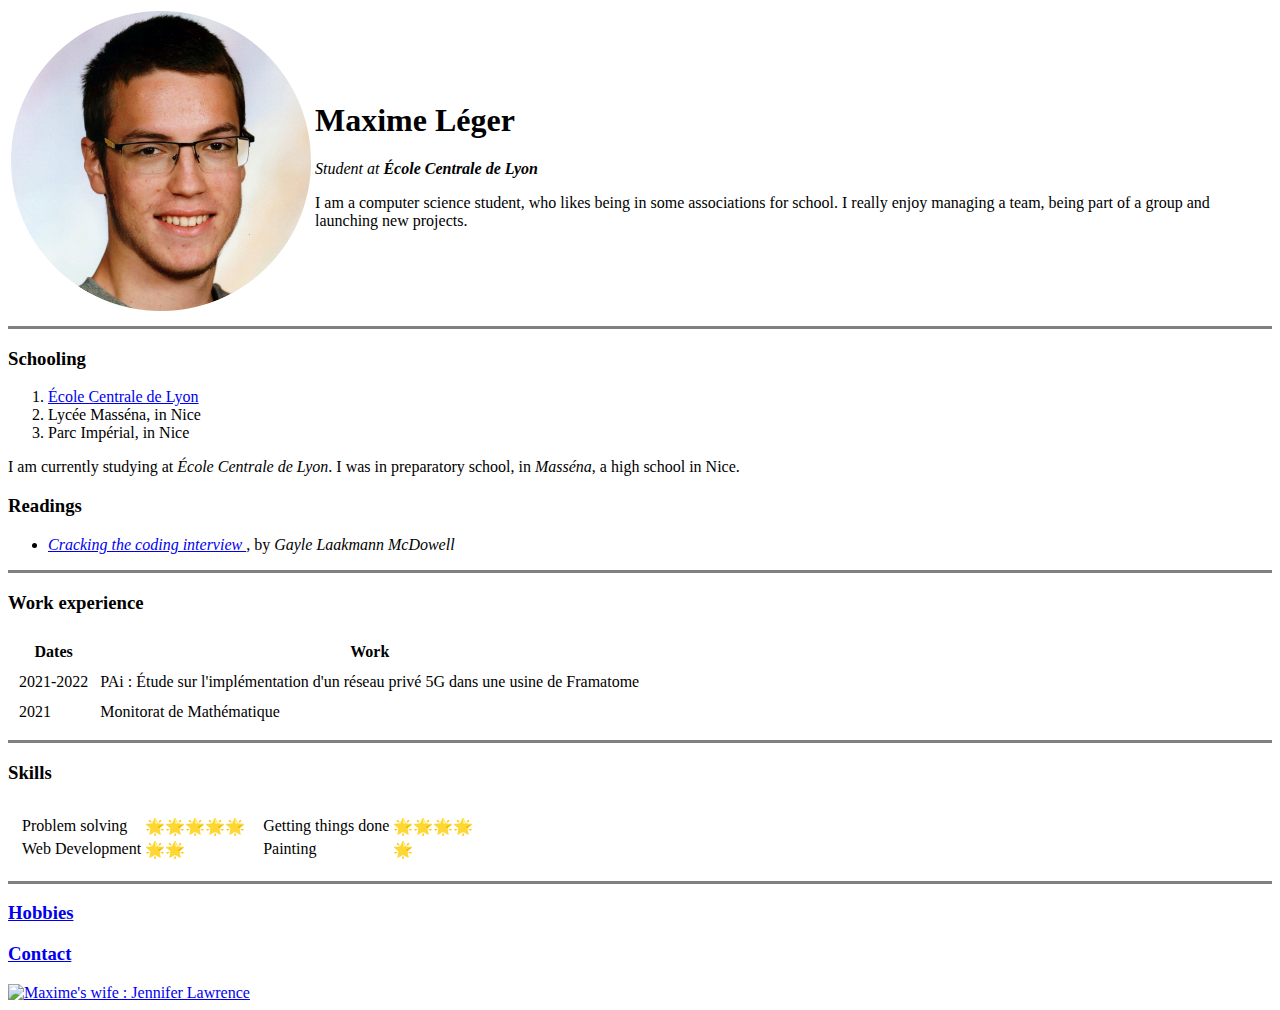
==== index.html @ 5888c27e "Add initial CV website files" ====
<!DOCTYPE html>
<html lang="en">
  <head>
    <meta charset="UTF-8" />
    <meta http-equiv="X-UA-Compatible" content="IE=edge" />
    <meta name="viewport" content="width=device-width, initial-scale=1.0" />
    <meta name="description" content="A website owned by Maxime" />
    <title>✵Maxime's website✵</title>
  </head>

  <body>
    <table>
      <tr>
        <td>
          <img
            src="img/photo maxime circled.png"
            alt="Maxime profile picture"
            width="300px"
          />
        </td>
        <td>
          <h1>Maxime Léger</h1>
          <p>
            <em>Student at <strong>École Centrale de Lyon</strong></em>
          </p>
          <p>
            I am a computer science student, who likes being in some
            associations for school. I really enjoy managing a team, being part
            of a group and launching new projects.
          </p>
        </td>
      </tr>
    </table>

    <hr size="3" noshade />
    <h3>Schooling</h3>
    <ol>
      <li><a href="https://www.ec-lyon.fr/">École Centrale de Lyon</a></li>
      <li>Lycée Masséna, in Nice</li>
      <li>Parc Impérial, in Nice</li>
    </ol>

    <p>
      I am currently studying at <em>École Centrale de Lyon</em>. I was in
      preparatory school, in <em>Masséna</em>, a high school in Nice.
    </p>
    <h3>Readings</h3>
    <ul>
      <li>
        <em>
          <a
            href="https://www.amazon.fr/Cracking-Coding-Interview-6th-Programming/dp/0984782850"
          >
            Cracking the coding interview
          </a></em
        >, by
        <em>Gayle Laakmann McDowell</em>
      </li>
    </ul>
    <hr size="3px" noshade />
    <h3>Work experience</h3>
    <table cellspacing="10px">
      <thead>
        <tr>
          <th>Dates</th>
          <th>Work</th>
        </tr>
      </thead>
      <tbody>
        <tr>
          <td>2021-2022</td>
          <td>
            PAi : Étude sur l'implémentation d'un réseau privé 5G dans une usine
            de Framatome
          </td>
        </tr>
        <tr>
          <td>2021</td>
          <td>Monitorat de Mathématique</td>
        </tr>
      </tbody>
    </table>

    <hr size="3px" noshade />
    <h3>Skills</h3>
    <table cellspacing="10px">
      <tr>
        <td>
          <table>
            <tr>
              <td>Problem solving</td>
              <td>🌟🌟🌟🌟🌟</td>
            </tr>
            <tr>
              <td>Web Development</td>
              <td>🌟🌟</td>
            </tr>
          </table>
        </td>
        <td>
          <table>
            <tr>
              <td>Getting things done</td>
              <td>🌟🌟🌟🌟</td>
            </tr>
            <tr>
              <td>Painting</td>
              <td>🌟</td>
            </tr>
          </table>
        </td>
      </tr>
    </table>

    <hr size="3" noshade />
    <h3><a href="hobbies.html"> Hobbies</a></h3>
    <h3><a href="contact.html"> Contact</a></h3>
    <a
      href="https://resize-parismatch.lanmedia.fr/f/webp/r/625,417,forcex,center-middle/img/var/news/storage/images/paris-match/people/la-ferme-familiale-de-jennifer-lawrence-detruite-dans-un-violent-incendie-1714271/28273961-1-fre-FR/La-ferme-familiale-de-Jennifer-Lawrence-detruite-dans-un-violent-incendie.jpg"
    >
      <img
        src="https://resize-parismatch.lanmedia.fr/f/webp/r/625,417,forcex,center-middle/img/var/news/storage/images/paris-match/people/la-ferme-familiale-de-jennifer-lawrence-detruite-dans-un-violent-incendie-1714271/28273961-1-fre-FR/La-ferme-familiale-de-Jennifer-Lawrence-detruite-dans-un-violent-incendie.jpg"
        alt="Maxime's wife : Jennifer Lawrence"
    /></a>
  </body>
</html>
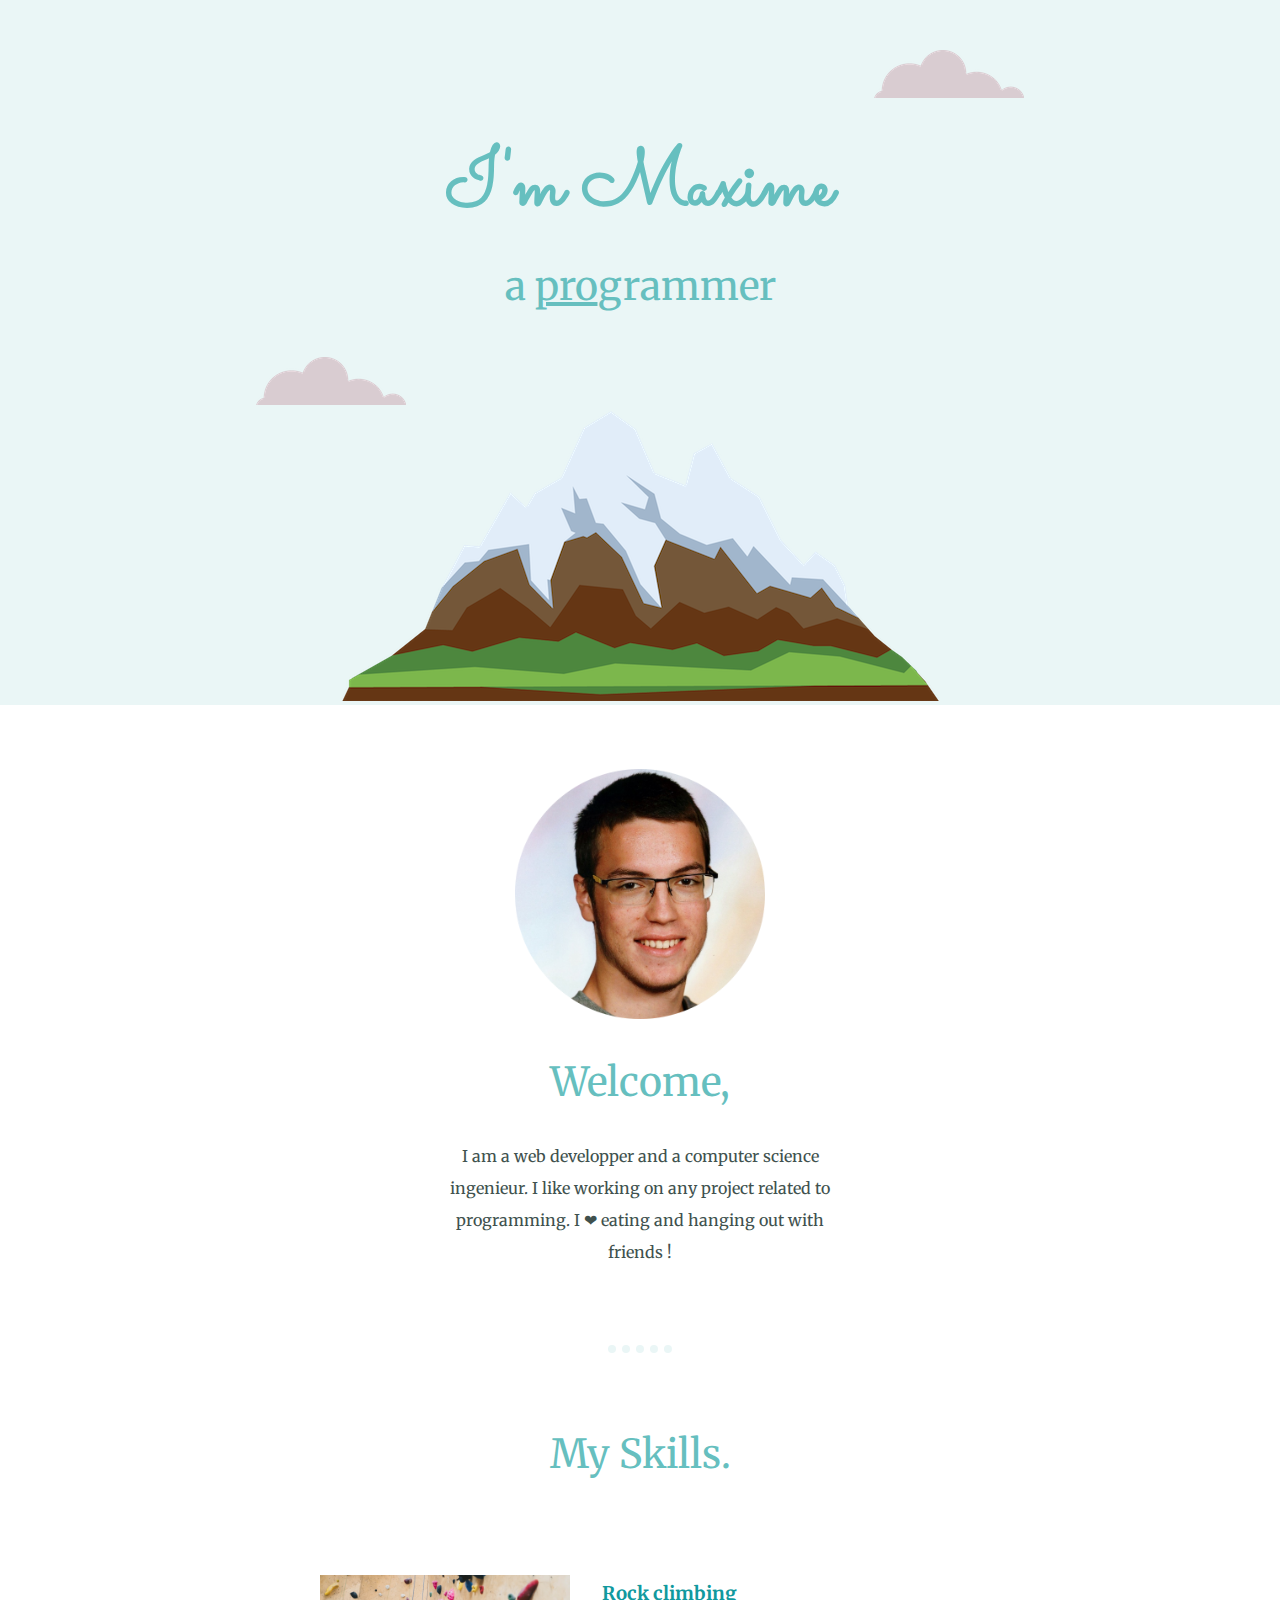
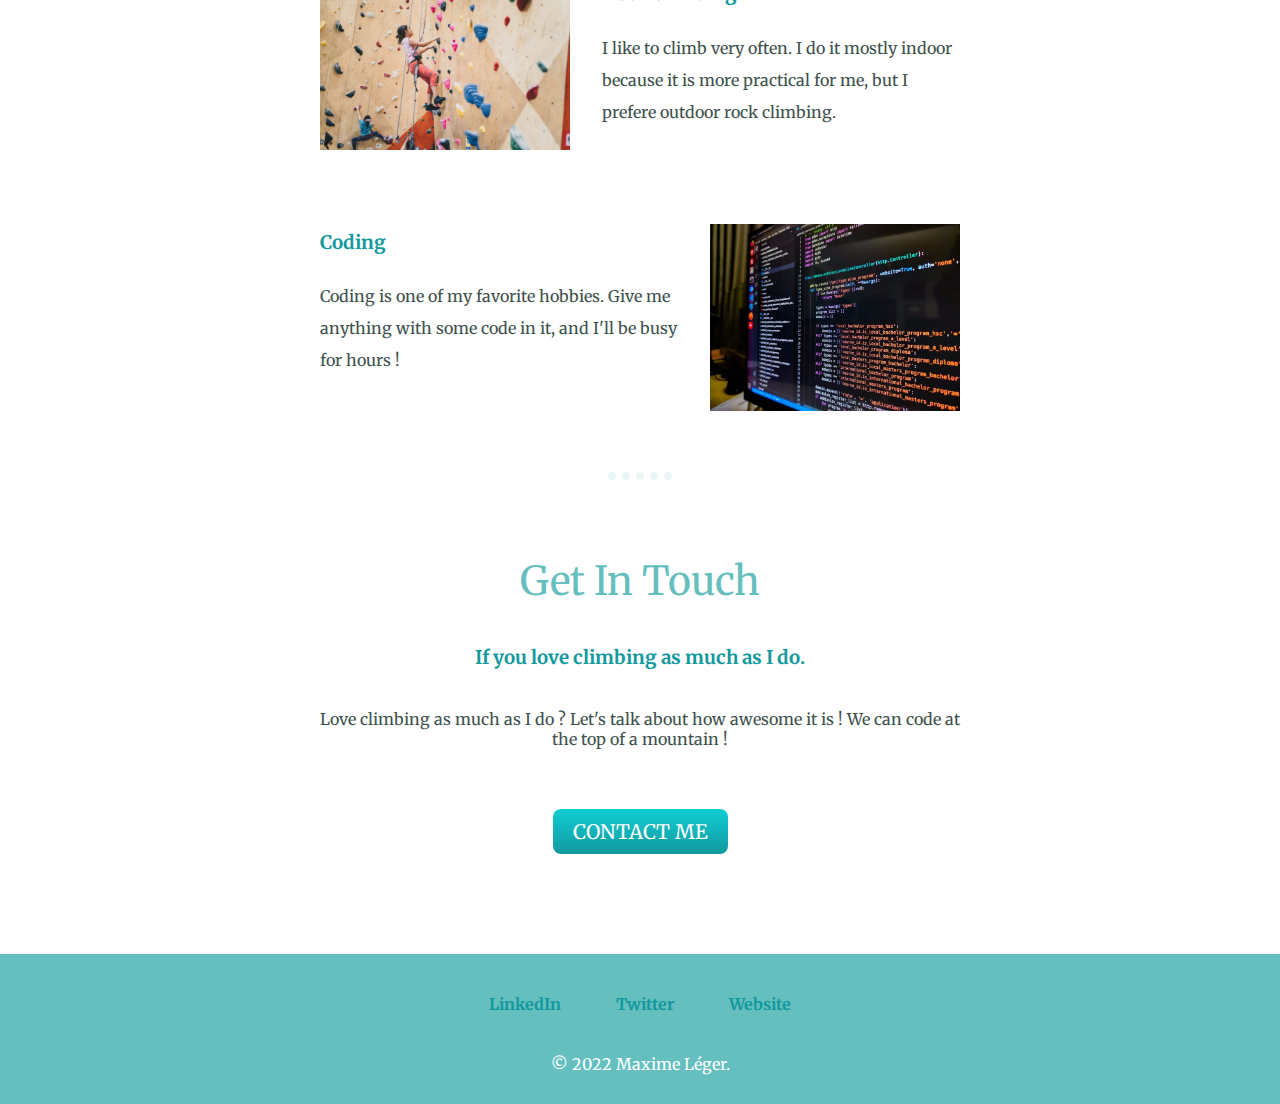
==== commit ce2031df: "Web Site V2" ====
--- a/index.html
+++ b/index.html
@@ -4,123 +4,83 @@
     <meta charset="UTF-8" />
     <meta http-equiv="X-UA-Compatible" content="IE=edge" />
     <meta name="viewport" content="width=device-width, initial-scale=1.0" />
-    <meta name="description" content="A website owned by Maxime" />
-    <title>✵Maxime's website✵</title>
+    <title>Maxime's Website</title>
+    <link rel="stylesheet" href="css/styles.css" />
+    <link rel="icon" href="img/favicon.ico" />
+    <link rel="preconnect" href="https://fonts.googleapis.com" />
+    <link rel="preconnect" href="https://fonts.gstatic.com" crossorigin />
+    <link
+      href="https://fonts.googleapis.com/css2?family=Merriweather&family=Montserrat&family=Sacramento&display=swap"
+      rel="stylesheet"
+    />
   </head>
+  <body>
+    <div class="top-container">
+      <img class="top-cloud" src="img/cloud.png" alt="cloud-img" />
+      <h1>I'm Maxime</h1>
+      <h2>a <span class="pro">pro</span>grammer</h2>
+      <img class="bottom-cloud" src="img/cloud.png" alt="cloud-img" />
+      <img src="img/mountain.png" alt="mountain-img" />
+    </div>
+    <div class="middle-container">
+      <div class="profile">
+        <img
+          class="photo-profil"
+          src="img/photo maxime circled.png"
+          alt="Maxime's profil photo"
+        />
+        <h2>Welcome,</h2>
+        <p class="text-profil">
+          I am a web developper and a computer science ingenieur. I like working
+          on any project related to programming. I ❤ eating and hanging out with
+          friends !
+        </p>
+      </div>
+      <hr />
+      <div class="skills">
+        <h2>My Skills.</h2>
+        <div class="skill-row">
+          <img
+            class="climbing"
+            src="img/indoor rock climbing.jpg"
+            alt="indoor rock climbing"
+          />
+          <h3 class="test">Rock climbing</h3>
+          <p class="skill-text">
+            I like to climb very often. I do it mostly indoor because it is more
+            practical for me, but I prefere outdoor rock climbing.
+          </p>
+        </div>
+        <div class="skill-row">
+          <img class="coding" src="img/coding.jpeg" alt="lignes of code" />
+          <h3>Coding</h3>
+          <p class="skill-text">
+            Coding is one of my favorite hobbies. Give me anything with some
+            code in it, and I'll be busy for hours !
+          </p>
+        </div>
+      </div>
+      <hr />
+      <div class="contact-me">
+        <h2 class="contact-me-h2">Get In Touch</h2>
+        <h3 class="contact-me-h3">If you love climbing as much as I do.</h3>
+        <p class="contact-me-text">
+          Love climbing as much as I do ? Let's talk about how awesome it is !
+          We can code at the top of a mountain !
+        </p>
+        <a class="btn" href="mailto:maximeleger2009@live.fr">CONTACT ME</a>
+      </div>
+    </div>
 
-  <body>
-    <table>
-      <tr>
-        <td>
-          <img
-            src="img/photo maxime circled.png"
-            alt="Maxime profile picture"
-            width="300px"
-          />
-        </td>
-        <td>
-          <h1>Maxime Léger</h1>
-          <p>
-            <em>Student at <strong>École Centrale de Lyon</strong></em>
-          </p>
-          <p>
-            I am a computer science student, who likes being in some
-            associations for school. I really enjoy managing a team, being part
-            of a group and launching new projects.
-          </p>
-        </td>
-      </tr>
-    </table>
-
-    <hr size="3" noshade />
-    <h3>Schooling</h3>
-    <ol>
-      <li><a href="https://www.ec-lyon.fr/">École Centrale de Lyon</a></li>
-      <li>Lycée Masséna, in Nice</li>
-      <li>Parc Impérial, in Nice</li>
-    </ol>
-
-    <p>
-      I am currently studying at <em>École Centrale de Lyon</em>. I was in
-      preparatory school, in <em>Masséna</em>, a high school in Nice.
-    </p>
-    <h3>Readings</h3>
-    <ul>
-      <li>
-        <em>
-          <a
-            href="https://www.amazon.fr/Cracking-Coding-Interview-6th-Programming/dp/0984782850"
-          >
-            Cracking the coding interview
-          </a></em
-        >, by
-        <em>Gayle Laakmann McDowell</em>
-      </li>
-    </ul>
-    <hr size="3px" noshade />
-    <h3>Work experience</h3>
-    <table cellspacing="10px">
-      <thead>
-        <tr>
-          <th>Dates</th>
-          <th>Work</th>
-        </tr>
-      </thead>
-      <tbody>
-        <tr>
-          <td>2021-2022</td>
-          <td>
-            PAi : Étude sur l'implémentation d'un réseau privé 5G dans une usine
-            de Framatome
-          </td>
-        </tr>
-        <tr>
-          <td>2021</td>
-          <td>Monitorat de Mathématique</td>
-        </tr>
-      </tbody>
-    </table>
-
-    <hr size="3px" noshade />
-    <h3>Skills</h3>
-    <table cellspacing="10px">
-      <tr>
-        <td>
-          <table>
-            <tr>
-              <td>Problem solving</td>
-              <td>🌟🌟🌟🌟🌟</td>
-            </tr>
-            <tr>
-              <td>Web Development</td>
-              <td>🌟🌟</td>
-            </tr>
-          </table>
-        </td>
-        <td>
-          <table>
-            <tr>
-              <td>Getting things done</td>
-              <td>🌟🌟🌟🌟</td>
-            </tr>
-            <tr>
-              <td>Painting</td>
-              <td>🌟</td>
-            </tr>
-          </table>
-        </td>
-      </tr>
-    </table>
-
-    <hr size="3" noshade />
-    <h3><a href="hobbies.html"> Hobbies</a></h3>
-    <h3><a href="contact.html"> Contact</a></h3>
-    <a
-      href="https://resize-parismatch.lanmedia.fr/f/webp/r/625,417,forcex,center-middle/img/var/news/storage/images/paris-match/people/la-ferme-familiale-de-jennifer-lawrence-detruite-dans-un-violent-incendie-1714271/28273961-1-fre-FR/La-ferme-familiale-de-Jennifer-Lawrence-detruite-dans-un-violent-incendie.jpg"
-    >
-      <img
-        src="https://resize-parismatch.lanmedia.fr/f/webp/r/625,417,forcex,center-middle/img/var/news/storage/images/paris-match/people/la-ferme-familiale-de-jennifer-lawrence-detruite-dans-un-violent-incendie-1714271/28273961-1-fre-FR/La-ferme-familiale-de-Jennifer-Lawrence-detruite-dans-un-violent-incendie.jpg"
-        alt="Maxime's wife : Jennifer Lawrence"
-    /></a>
+    <div class="bottom-container">
+      <a
+        class="footer-link"
+        href="https://www.linkedin.com/in/maxime-leger-592a971ba/"
+        >LinkedIn</a
+      >
+      <a class="footer-link" href="https://twitter.com/">Twitter</a>
+      <a class="footer-link" href="https://www.appbrewery.co/">Website</a>
+      <p class="footer-text">© 2022 Maxime Léger.</p>
+    </div>
   </body>
 </html>
--- a/css/styles.css
+++ b/css/styles.css
@@ -0,0 +1,169 @@
+body {
+  background-color: white;
+  color: #40514e;
+  font-family: "Merriweather", serif;
+  margin: 0px;
+  text-align: center;
+}
+
+h1 {
+  color: #66bfbf;
+  font-family: "Sacramento", cursive;
+  font-size: 5rem;
+  line-height: 1;
+  margin: 3rem auto 0rem auto;
+  /*width: 10%;
+  margin: 0 auto;*/
+  /*margin-block-start: 0em;
+  margin-block-end: 0em;*/
+}
+
+h2 {
+  color: #66bfbf;
+  font-family: "Merriweather", serif;
+  font-size: 2.5rem;
+  font-weight: normal;
+  /*margin: 2rem auto 1rem auto;*/
+}
+
+h3 {
+  color: #11999e;
+  font-family: "Merriweather", serif;
+}
+
+a {
+  color: #11999e;
+}
+
+hr {
+  border: 0;
+  border-top: 0.5rem dotted #eaf6f6;
+  margin: 6% auto;
+  width: 5%;
+}
+
+/*-------------------------------------classes-------------------------------------*/
+
+.top-container {
+  background-color: #eaf6f6;
+  padding-top: 100px;
+  position: relative;
+}
+
+.top-cloud {
+  position: absolute;
+  right: 20%;
+  top: 50px;
+}
+
+.bottom-cloud {
+  bottom: 300px;
+  left: 20%;
+  position: absolute;
+}
+
+.pro {
+  text-decoration: underline;
+}
+
+.middle-container {
+}
+
+.photo-profil {
+  margin-top: 5%;
+  width: 250px;
+}
+
+.text-profil {
+  line-height: 2;
+  margin: 0 auto;
+  width: 30%;
+}
+
+.skill-row {
+  line-height: 2;
+  margin: 6rem auto;
+  text-align: left;
+  width: 50%;
+}
+
+.climbing {
+  float: left;
+  margin: auto 2rem auto 0rem;
+  width: 250px;
+}
+
+.coding {
+  float: right;
+  margin: auto 0rem auto 2rem;
+  width: 250px;
+}
+
+/*
+.skill-text {
+  clear: both;
+}
+*/
+
+.contact-me-h2 {
+  margin-bottom: 0;
+}
+
+.contact-me-h3 {
+  margin: 40px auto;
+}
+
+.contact-me-text {
+  margin: 0 auto;
+  width: 50%;
+}
+
+.btn {
+  background: #11cdd4;
+  background-image: -webkit-linear-gradient(top, #11cdd4, #11999e);
+  background-image: -moz-linear-gradient(top, #11cdd4, #11999e);
+  background-image: -ms-linear-gradient(top, #11cdd4, #11999e);
+  background-image: -o-linear-gradient(top, #11cdd4, #11999e);
+  background-image: linear-gradient(to bottom, #11cdd4, #11999e);
+  -webkit-border-radius: 8;
+  -moz-border-radius: 8;
+  border-radius: 8px;
+  color: #ffffff;
+  font-size: 20px;
+  padding: 10px 20px 10px 20px;
+  text-decoration: none;
+  display: inline-block;
+  margin: 60px auto 100px auto;
+}
+
+.btn:hover {
+  background: #30e3cb;
+  background-image: -webkit-linear-gradient(top, #30e3cb, #2bc4ad);
+  background-image: -moz-linear-gradient(top, #30e3cb, #2bc4ad);
+  background-image: -ms-linear-gradient(top, #30e3cb, #2bc4ad);
+  background-image: -o-linear-gradient(top, #30e3cb, #2bc4ad);
+  background-image: linear-gradient(to bottom, #30e3cb, #2bc4ad);
+  text-decoration: none;
+}
+
+.bottom-container {
+  background-color: #66bfbf;
+  height: 150px;
+}
+
+.footer-link {
+  color: #11999e;
+  display: inline-block;
+  font-weight: bold;
+  margin: 40px 2% 0 2%;
+  text-decoration: none;
+}
+
+.footer-link:hover {
+  color: #eaf6f6;
+}
+
+.footer-text {
+  color: white;
+  margin: 40px auto 40px auto;
+}
